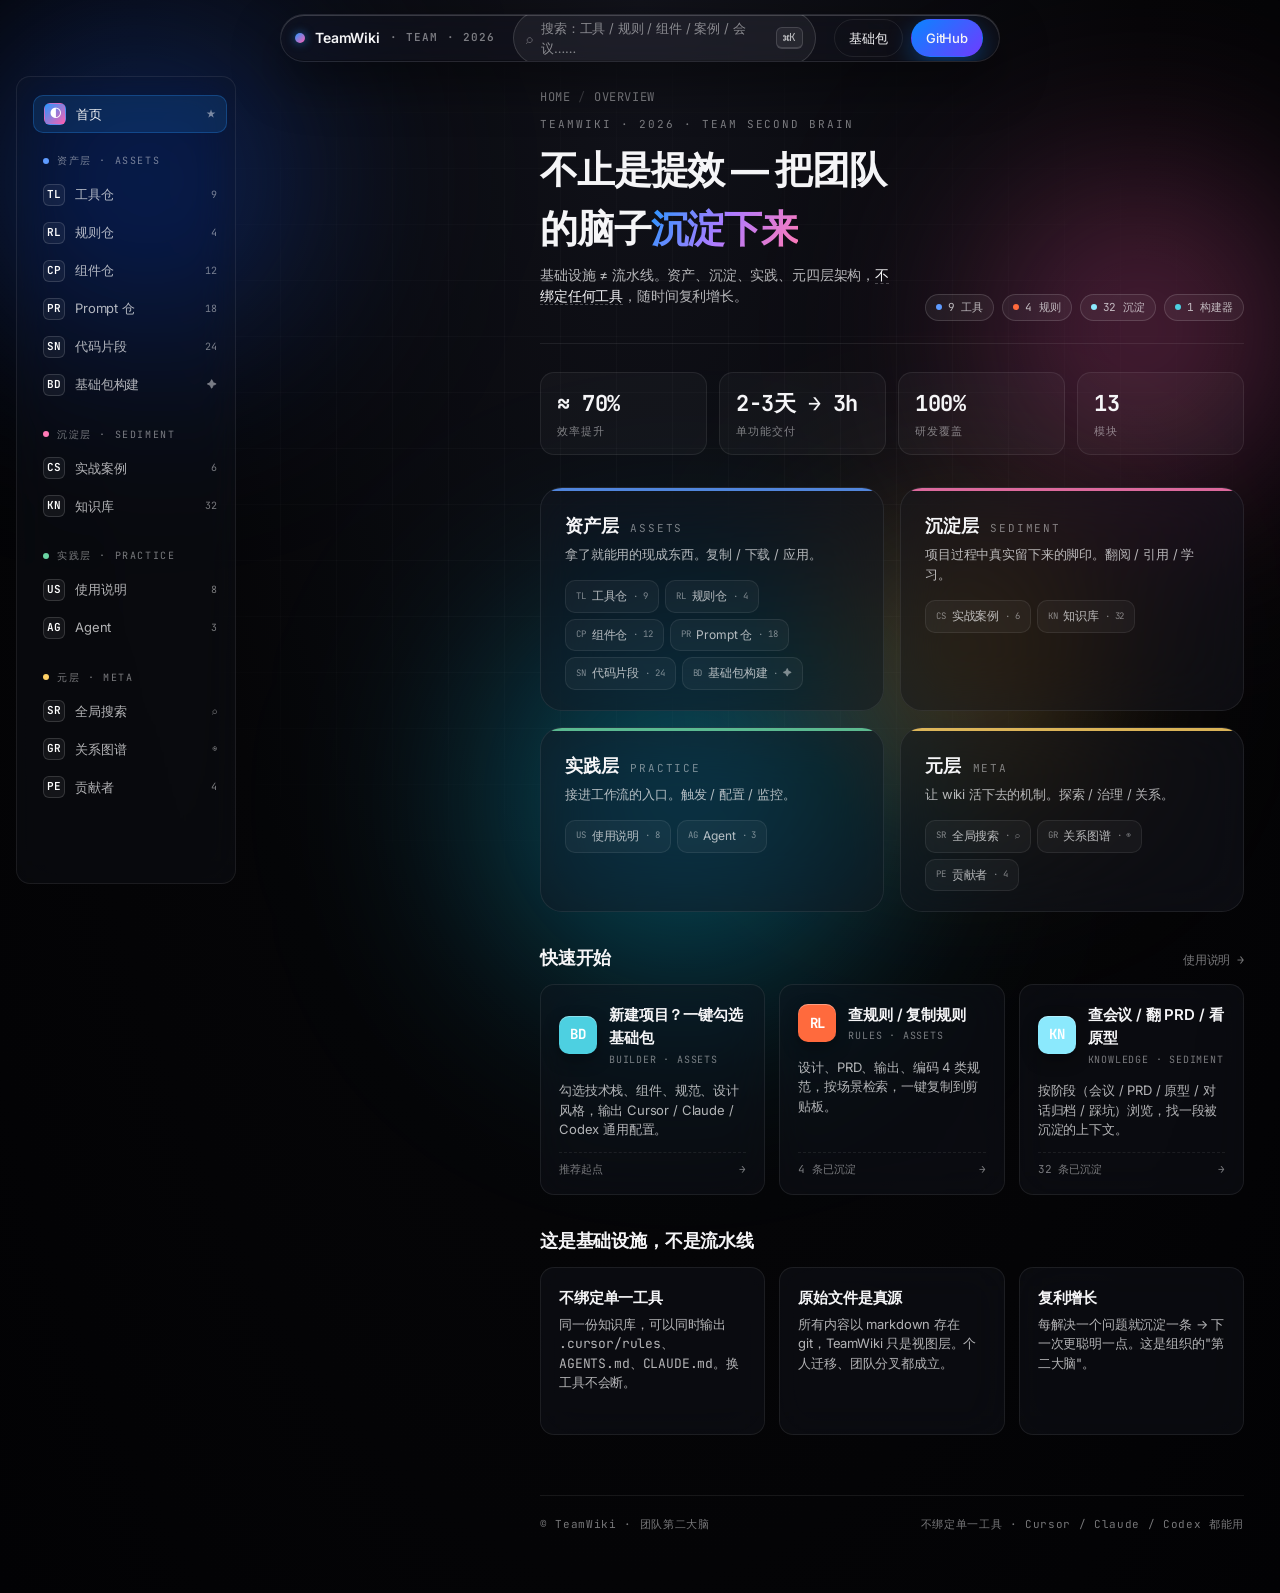
==== index.html @ b70d541e "chore: initial commit · Sprint 1 主壳 + knowledge / rules / .cursor/rules 三件套 Sprint 1 · 主壳 - 4 层架构（资产" ====
<!DOCTYPE html>
<html lang="zh-CN">
<head>
<meta charset="UTF-8" />
<meta name="viewport" content="width=device-width, initial-scale=1, viewport-fit=cover" />
<title>TeamWiki · 团队第二大脑</title>
<meta name="description" content="资产 / 沉淀 / 实践 / 元 — 让团队的脑子沉淀下来，不绑定单一工具。" />
<link rel="preconnect" href="https://fonts.googleapis.com" />
<link rel="preconnect" href="https://fonts.gstatic.com" crossorigin />
<link href="https://fonts.googleapis.com/css2?family=Inter:wght@300;400;500;600;700;800&family=JetBrains+Mono:wght@400;600&display=swap" rel="stylesheet" />
<link rel="stylesheet" href="/styles/base.css" />
<link rel="stylesheet" href="/styles/wiki.css" />
</head>
<body>
<div class="app">
  <main class="main">
    <div class="breadcrumb">
      <span>HOME</span>
      <span class="sep">/</span>
      <span>OVERVIEW</span>
    </div>
    <div class="page-head">
      <div style="flex:1;min-width:0;">
        <span class="eyebrow">TEAMWIKI · 2026 · TEAM SECOND BRAIN</span>
        <h1>不止是提效 — 把团队的脑子<span class="grad">沉淀下来</span></h1>
        <p class="ph-sub">基础设施 ≠ 流水线。资产、沉淀、实践、元四层架构，<em>不绑定任何工具</em>，随时间复利增长。</p>
      </div>
      <div class="ph-meta">
        <span class="chip"><span class="chip-dot" style="background:var(--c-tools);"></span>9 工具</span>
        <span class="chip"><span class="chip-dot" style="background:var(--c-rules);"></span>4 规则</span>
        <span class="chip"><span class="chip-dot" style="background:var(--c-know);"></span>32 沉淀</span>
        <span class="chip"><span class="chip-dot" style="background:var(--c-build);"></span>1 构建器</span>
      </div>
    </div>

    <!-- 关键指标 -->
    <div class="stats">
      <div class="stat"><div class="stat-num">≈ 70%</div><div class="stat-label">效率提升</div></div>
      <div class="stat"><div class="stat-num">2-3天 → 3h</div><div class="stat-label">单功能交付</div></div>
      <div class="stat"><div class="stat-num">100%</div><div class="stat-label">研发覆盖</div></div>
      <div class="stat"><div class="stat-num">13</div><div class="stat-label">模块</div></div>
    </div>

    <!-- 4 层架构入口 -->
    <div class="layers" id="layers"></div>

    <!-- 快捷入口 -->
    <section class="section">
      <div class="section-head">
        <h2>快速开始</h2>
        <a class="more" href="/usage/">使用说明 →</a>
      </div>
      <div class="cards cards-3">
        <a class="card" href="/builder/">
          <div class="card-head">
            <div class="mono" style="--accent:var(--c-build);">BD</div>
            <div>
              <h3 class="card-title">新建项目？一键勾选基础包</h3>
              <div class="card-tag">BUILDER · ASSETS</div>
            </div>
          </div>
          <div class="card-desc">勾选技术栈、组件、规范、设计风格，输出 Cursor / Claude / Codex 通用配置。</div>
          <div class="card-foot"><span class="meta">推荐起点</span><span class="actions">→</span></div>
        </a>
        <a class="card" href="/rules/">
          <div class="card-head">
            <div class="mono" style="--accent:var(--c-rules);">RL</div>
            <div>
              <h3 class="card-title">查规则 / 复制规则</h3>
              <div class="card-tag">RULES · ASSETS</div>
            </div>
          </div>
          <div class="card-desc">设计、PRD、输出、编码 4 类规范，按场景检索，一键复制到剪贴板。</div>
          <div class="card-foot"><span class="meta">4 条已沉淀</span><span class="actions">→</span></div>
        </a>
        <a class="card" href="/knowledge/">
          <div class="card-head">
            <div class="mono" style="--accent:var(--c-know);">KN</div>
            <div>
              <h3 class="card-title">查会议 / 翻 PRD / 看原型</h3>
              <div class="card-tag">KNOWLEDGE · SEDIMENT</div>
            </div>
          </div>
          <div class="card-desc">按阶段（会议 / PRD / 原型 / 对话归档 / 踩坑）浏览，找一段被沉淀的上下文。</div>
          <div class="card-foot"><span class="meta">32 条已沉淀</span><span class="actions">→</span></div>
        </a>
      </div>
    </section>

    <!-- 设计哲学 -->
    <section class="section">
      <div class="section-head">
        <h2>这是基础设施，不是流水线</h2>
      </div>
      <div class="cards cards-3">
        <div class="card">
          <h3 class="card-title">不绑定单一工具</h3>
          <div class="card-desc">同一份知识库，可以同时输出 <code>.cursor/rules</code>、<code>AGENTS.md</code>、<code>CLAUDE.md</code>。换工具不会断。</div>
        </div>
        <div class="card">
          <h3 class="card-title">原始文件是真源</h3>
          <div class="card-desc">所有内容以 markdown 存在 git，TeamWiki 只是视图层。个人迁移、团队分叉都成立。</div>
        </div>
        <div class="card">
          <h3 class="card-title">复利增长</h3>
          <div class="card-desc">每解决一个问题就沉淀一条 → 下一次更聪明一点。这是组织的"第二大脑"。</div>
        </div>
      </div>
    </section>
  </main>
</div>

<script src="/scripts/data.js"></script>
<script src="/scripts/layout.js"></script>
<script>
  const W = window.WIKI;
  const layersEl = document.getElementById('layers');
  layersEl.innerHTML = W.layers.map(layer => `
    <div class="layer" style="--layer-color:${layer.color};">
      <div class="layer-head">
        <div class="layer-name">${layer.name}</div>
        <div class="layer-en">${layer.en}</div>
      </div>
      <p class="layer-desc">${layer.desc}</p>
      <div class="layer-mods">
        ${layer.mods.map(k => {
          const m = W.modules[k];
          return `<a class="layer-mod" href="${m.path}">
            <span class="lm-num">${m.icon}</span>
            <span>${m.name}</span>
            <span class="lm-num">· ${m.count}</span>
          </a>`;
        }).join('')}
      </div>
    </div>
  `).join('');
</script>
</body>
</html>
---- styles/base.css ----
/* ============================================
   TeamWiki · Base · Liquid Glass
   Apple / visionOS inspired (移植自 idea_share_html)
   ============================================ */

:root {
  --bg: #050507;
  --bg-2: #0b0b10;
  --ink: #f5f5f7;
  --ink-2: rgba(245, 245, 247, 0.72);
  --ink-3: rgba(245, 245, 247, 0.48);
  --ink-4: rgba(245, 245, 247, 0.28);
  --line: rgba(255, 255, 255, 0.08);
  --line-2: rgba(255, 255, 255, 0.14);
  --line-3: rgba(255, 255, 255, 0.22);

  --blue: #0a84ff;
  --blue-2: #2997ff;

  /* 模块色板（沿用原工具色 + 新增） */
  --c-tools: #5e9bff;
  --c-rules: #ff6a3d;
  --c-comp: #6ad4a3;
  --c-prompt: #ffd166;
  --c-snippet: #b07bff;
  --c-build: #4dd0e1;
  --c-case: #ff7ab6;
  --c-know: #8be9fd;
  --c-usage: #f48120;
  --c-agent: #00d4ff;
  --c-search: #9aa0a8;
  --c-graph: #ff5fb1;
  --c-people: #ffb84d;

  /* 4 层架构主色 */
  --layer-asset: #5e9bff;
  --layer-sediment: #ff7ab6;
  --layer-practice: #6ad4a3;
  --layer-meta: #ffd166;

  --radius: 22px;
  --radius-sm: 14px;
  --radius-xs: 10px;

  --font-sans: 'Inter', -apple-system, BlinkMacSystemFont, 'SF Pro Display',
    'PingFang SC', 'Helvetica Neue', Helvetica, Arial, sans-serif;
  --font-mono: 'JetBrains Mono', ui-monospace, SFMono-Regular, 'SF Mono',
    Menlo, monospace;
}

* { box-sizing: border-box; }
html, body { margin: 0; padding: 0; }
html { scroll-behavior: smooth; }

body {
  background: radial-gradient(ellipse at top, #11121a 0%, var(--bg) 55%, #020204 100%);
  color: var(--ink);
  font-family: var(--font-sans);
  font-size: 15px;
  line-height: 1.55;
  letter-spacing: -0.01em;
  -webkit-font-smoothing: antialiased;
  text-rendering: optimizeLegibility;
  min-height: 100vh;
  overflow-x: hidden;
}

a { color: inherit; text-decoration: none; }
em { font-style: normal; color: var(--ink); border-bottom: 1px dashed rgba(255,255,255,0.25); }
code, pre, kbd { font-family: var(--font-mono); }

/* ===== 背景：液态光斑 ===== */
.bg-orbs {
  position: fixed; inset: 0;
  pointer-events: none;
  z-index: 0;
}
.orb {
  position: absolute;
  border-radius: 50%;
  filter: blur(90px);
  opacity: 0.45;
  mix-blend-mode: screen;
  animation: float 22s ease-in-out infinite;
}
.orb-1 { width: 520px; height: 520px; left: -120px; top: -80px;
  background: radial-gradient(circle, #1f63ff 0%, transparent 65%); }
.orb-2 { width: 480px; height: 480px; right: -100px; top: 10%;
  background: radial-gradient(circle, #ff5fb1 0%, transparent 65%); animation-delay: -6s; }
.orb-3 { width: 600px; height: 600px; left: 30%; bottom: -200px;
  background: radial-gradient(circle, #00d4ff 0%, transparent 65%); animation-delay: -12s; }
.orb-4 { width: 380px; height: 380px; right: 10%; bottom: 5%;
  background: radial-gradient(circle, #ffb84d 0%, transparent 65%); animation-delay: -18s; }

@keyframes float {
  0%, 100% { transform: translate(0,0) scale(1); }
  33% { transform: translate(40px,-30px) scale(1.06); }
  66% { transform: translate(-30px,20px) scale(0.95); }
}

.bg-grid {
  position: fixed; inset: 0;
  background-image:
    linear-gradient(rgba(255,255,255,0.025) 1px, transparent 1px),
    linear-gradient(90deg, rgba(255,255,255,0.025) 1px, transparent 1px);
  background-size: 56px 56px;
  mask-image: radial-gradient(ellipse at center, #000 30%, transparent 80%);
  -webkit-mask-image: radial-gradient(ellipse at center, #000 30%, transparent 80%);
  pointer-events: none;
  z-index: 0;
}

/* ===== 液态玻璃 ===== */
.glass {
  position: relative;
  background: rgba(20, 22, 30, 0.45);
  backdrop-filter: blur(28px) saturate(180%);
  -webkit-backdrop-filter: blur(28px) saturate(180%);
  border: 1px solid rgba(255,255,255,0.10);
  border-radius: var(--radius);
  box-shadow:
    inset 0 1px 0 rgba(255,255,255,0.18),
    inset 0 -1px 0 rgba(0,0,0,0.25),
    0 20px 50px rgba(0,0,0,0.45);
  overflow: hidden;
  isolation: isolate;
}
.glass-light {
  background: rgba(20, 22, 30, 0.32);
  backdrop-filter: blur(20px) saturate(160%);
  -webkit-backdrop-filter: blur(20px) saturate(160%);
  border: 1px solid rgba(255,255,255,0.08);
  border-radius: var(--radius-sm);
}

/* ===== 通用文字 ===== */
.eyebrow {
  display: inline-block;
  font-family: var(--font-mono);
  font-size: 11px; letter-spacing: 0.18em;
  color: var(--ink-3);
  text-transform: uppercase;
}
.grad {
  background: linear-gradient(120deg, #2997ff 0%, #b07bff 50%, #ff7ab6 100%);
  -webkit-background-clip: text;
  background-clip: text;
  color: transparent;
}
.chip {
  display: inline-flex; align-items: center; gap: 6px;
  font-family: var(--font-mono);
  font-size: 11px;
  padding: 4px 10px;
  border-radius: 999px;
  background: rgba(255,255,255,0.05);
  border: 1px solid var(--line-2);
  color: var(--ink-2);
}
.chip-dot { width: 6px; height: 6px; border-radius: 50%; background: var(--blue); }
.kbd {
  display: inline-block;
  padding: 1px 6px;
  border-radius: 6px;
  background: rgba(255,255,255,0.06);
  border: 1px solid var(--line-2);
  border-bottom-width: 2px;
  font-family: var(--font-mono);
  font-size: 11px;
  color: var(--ink-2);
}

/* ===== Buttons ===== */
.btn {
  display: inline-flex; align-items: center; gap: 8px;
  padding: 8px 14px;
  border-radius: 999px;
  border: 1px solid var(--line-2);
  background: rgba(255,255,255,0.04);
  color: var(--ink);
  font-size: 13px;
  font-weight: 500;
  cursor: pointer;
  transition: all 0.2s;
}
.btn:hover {
  background: rgba(255,255,255,0.08);
  border-color: var(--line-3);
  transform: translateY(-1px);
}
.btn-primary {
  background: linear-gradient(135deg, var(--blue) 0%, #6e3cff 100%);
  border-color: transparent;
  box-shadow: 0 8px 24px rgba(10, 132, 255, 0.35);
}
.btn-primary:hover {
  background: linear-gradient(135deg, var(--blue-2) 0%, #8a5fff 100%);
}
.btn-ghost {
  background: transparent;
  border-color: var(--line);
}
.btn-icon {
  width: 32px; height: 32px;
  padding: 0;
  display: inline-flex; align-items: center; justify-content: center;
  border-radius: 50%;
  font-size: 14px;
}

/* ===== Selection ===== */
::selection { background: rgba(41,151,255,0.32); color: #fff; }

/* ===== Scrollbar ===== */
::-webkit-scrollbar { width: 10px; height: 10px; }
::-webkit-scrollbar-track { background: transparent; }
::-webkit-scrollbar-thumb {
  background: rgba(255,255,255,0.08);
  border-radius: 999px;
  border: 2px solid transparent;
  background-clip: padding-box;
}
::-webkit-scrollbar-thumb:hover {
  background: rgba(255,255,255,0.16);
  background-clip: padding-box;
  border: 2px solid transparent;
}
---- styles/wiki.css ----
/* ============================================
   TeamWiki · Layout & Components
   ============================================ */

/* ===== App shell ===== */
.app {
  position: relative;
  z-index: 1;
  display: grid;
  grid-template-columns: 252px 1fr;
  min-height: 100vh;
}

/* ===== Top nav (fixed pill) ===== */
.topbar {
  position: fixed; top: 14px; left: 50%;
  transform: translateX(-50%);
  z-index: 60;
  display: flex; align-items: center; gap: 18px;
  padding: 8px 16px 8px 14px;
  border-radius: 999px;
  height: 48px;
  min-width: min(720px, calc(100vw - 32px));
}
.brand {
  display: inline-flex; align-items: center; gap: 10px;
  font-weight: 600; font-size: 14px; letter-spacing: -0.01em;
}
.brand-dot {
  width: 10px; height: 10px; border-radius: 50%;
  background: linear-gradient(135deg, var(--blue-2), #ff5fb1);
  box-shadow: 0 0 10px rgba(41,151,255,0.6);
}
.brand-name { color: var(--ink); }
.brand-sub { color: var(--ink-3); font-family: var(--font-mono); font-size: 11px; letter-spacing: 0.1em; }

.topbar-search {
  flex: 1;
  display: flex; align-items: center; gap: 8px;
  padding: 6px 12px;
  border-radius: 999px;
  background: rgba(255,255,255,0.05);
  border: 1px solid var(--line-2);
  font-size: 13px;
  color: var(--ink-2);
  cursor: pointer;
  transition: all 0.2s;
}
.topbar-search:hover { background: rgba(255,255,255,0.08); }
.topbar-search .ts-icon { opacity: 0.5; }
.topbar-search .ts-text { flex: 1; opacity: 0.7; }

.topbar-actions { display: inline-flex; gap: 8px; align-items: center; }

/* ===== Sidebar ===== */
.sidebar {
  position: fixed;
  top: 76px;
  bottom: 16px;
  left: 16px;
  width: 220px;
  z-index: 40;
  padding: 16px 8px 16px 16px;
  overflow-y: auto;
}
.sidebar-section { margin-bottom: 18px; }
.sidebar-title {
  font-family: var(--font-mono);
  font-size: 10px;
  letter-spacing: 0.16em;
  text-transform: uppercase;
  color: var(--ink-3);
  padding: 6px 10px;
  display: flex; align-items: center; gap: 8px;
}
.sidebar-title .layer-dot {
  width: 6px; height: 6px; border-radius: 50%;
}
.sidebar-link {
  display: flex; align-items: center; gap: 10px;
  padding: 7px 10px;
  margin: 2px 0;
  border-radius: 10px;
  font-size: 13px;
  color: var(--ink-2);
  transition: all 0.18s;
}
.sidebar-link:hover {
  background: rgba(255,255,255,0.05);
  color: var(--ink);
}
.sidebar-link.active {
  background: rgba(41,151,255,0.14);
  color: var(--ink);
  border: 1px solid rgba(41,151,255,0.28);
}
.sidebar-link .sl-icon {
  width: 22px; height: 22px;
  border-radius: 6px;
  display: inline-flex; align-items: center; justify-content: center;
  font-family: var(--font-mono);
  font-size: 11px;
  font-weight: 600;
  flex-shrink: 0;
  color: #fff;
  background: rgba(255,255,255,0.05);
  border: 1px solid var(--line-2);
}
.sidebar-link.active .sl-icon { background: var(--blue); border-color: var(--blue); }
.sidebar-link .sl-name { flex: 1; }
.sidebar-link .sl-badge {
  font-family: var(--font-mono);
  font-size: 10px;
  color: var(--ink-3);
}

/* ===== Main content ===== */
.main {
  grid-column: 2;
  margin-left: 252px;
  padding: 88px 36px 60px;
  min-width: 0;
  max-width: 1280px;
}

@media (max-width: 1100px) {
  .app { grid-template-columns: 1fr; }
  .sidebar { display: none; }
  .main { margin-left: 0; padding: 88px 20px 60px; }
}

/* ===== Page header ===== */
.page-head {
  display: flex; align-items: flex-end; gap: 24px;
  flex-wrap: wrap;
  margin-bottom: 28px;
  padding-bottom: 22px;
  border-bottom: 1px solid var(--line);
}
.page-head h1 {
  font-size: clamp(26px, 3.6vw, 38px);
  font-weight: 700;
  letter-spacing: -0.03em;
  margin: 6px 0 0;
  flex: 1;
}
.page-head .ph-meta {
  display: flex; gap: 8px; align-items: center;
  flex-wrap: wrap;
}
.page-head .ph-sub {
  margin-top: 6px;
  font-size: 14px;
  color: var(--ink-2);
  flex-basis: 100%;
}
.breadcrumb {
  display: flex; align-items: center; gap: 8px;
  font-size: 12px;
  font-family: var(--font-mono);
  color: var(--ink-3);
  margin-bottom: 4px;
  letter-spacing: 0.05em;
}
.breadcrumb a:hover { color: var(--ink); }
.breadcrumb .sep { opacity: 0.4; }

/* ===== Filters / toolbar ===== */
.toolbar {
  display: flex; align-items: center; gap: 10px;
  flex-wrap: wrap;
  margin-bottom: 22px;
}
.toolbar .filter-chips { display: flex; gap: 6px; flex-wrap: wrap; flex: 1; }
.filter-chip {
  font-size: 12px;
  padding: 5px 11px;
  border-radius: 999px;
  background: transparent;
  border: 1px solid var(--line-2);
  color: var(--ink-2);
  cursor: pointer;
  transition: all 0.18s;
}
.filter-chip:hover { border-color: var(--line-3); color: var(--ink); }
.filter-chip.active {
  background: rgba(41,151,255,0.16);
  border-color: rgba(41,151,255,0.45);
  color: var(--ink);
}

/* ===== Card grid ===== */
.cards {
  display: grid;
  grid-template-columns: repeat(auto-fill, minmax(280px, 1fr));
  gap: 14px;
}
.cards-3 { grid-template-columns: repeat(3, 1fr); }
@media (max-width: 980px) {
  .cards-3 { grid-template-columns: repeat(2, 1fr); }
}
@media (max-width: 640px) {
  .cards-3 { grid-template-columns: 1fr; }
}

.card {
  position: relative;
  padding: 18px 18px 16px;
  border-radius: var(--radius-sm);
  background: rgba(20, 22, 30, 0.42);
  backdrop-filter: blur(20px) saturate(160%);
  -webkit-backdrop-filter: blur(20px) saturate(160%);
  border: 1px solid var(--line);
  transition: transform 0.3s cubic-bezier(0.2,0.8,0.2,1),
              border-color 0.2s, background 0.2s;
  display: flex; flex-direction: column;
  min-height: 168px;
  overflow: hidden;
}
.card:hover {
  transform: translateY(-3px);
  border-color: var(--line-3);
  background: rgba(24, 26, 36, 0.55);
}
.card-head {
  display: flex; align-items: center; gap: 12px;
  margin-bottom: 10px;
}
.mono {
  width: 38px; height: 38px;
  border-radius: 10px;
  display: flex; align-items: center; justify-content: center;
  font-family: var(--font-mono);
  font-size: 14px; font-weight: 700;
  color: #fff;
  background: var(--accent, var(--blue));
  box-shadow:
    inset 0 1px 0 rgba(255,255,255,0.35),
    0 6px 16px rgba(0,0,0,0.35);
  letter-spacing: -0.02em;
  flex-shrink: 0;
}
.card-title {
  font-size: 15px;
  font-weight: 600;
  letter-spacing: -0.01em;
  margin: 0 0 2px;
}
.card-tag {
  font-family: var(--font-mono);
  font-size: 10px;
  color: var(--ink-3);
  letter-spacing: 0.08em;
  text-transform: uppercase;
}
.card-num {
  font-family: var(--font-mono);
  font-size: 10px;
  color: var(--ink-3);
  letter-spacing: 0.1em;
  margin-left: auto;
}
.card-desc {
  font-size: 13px;
  color: var(--ink-2);
  line-height: 1.5;
  margin: 4px 0 12px;
  flex: 1;
}
.card-foot {
  display: flex; align-items: center; justify-content: space-between;
  font-size: 11px;
  color: var(--ink-3);
  font-family: var(--font-mono);
  padding-top: 8px;
  border-top: 1px dashed var(--line);
  gap: 8px;
}
.card-foot .meta { display: inline-flex; gap: 8px; align-items: center; }
.card-foot .actions { display: inline-flex; gap: 6px; }
.card-foot .copy-btn {
  font-size: 10px;
  font-family: var(--font-mono);
  letter-spacing: 0.06em;
  color: var(--ink-3);
  cursor: pointer;
  transition: color 0.2s;
  background: none;
  border: none;
  padding: 0;
  text-transform: uppercase;
}
.card-foot .copy-btn:hover { color: var(--blue-2); }

/* ===== Layer hero（首页 4 大入口） ===== */
.layers {
  display: grid;
  grid-template-columns: repeat(2, 1fr);
  gap: 16px;
  margin-top: 32px;
}
@media (max-width: 860px) { .layers { grid-template-columns: 1fr; } }

.layer {
  padding: 24px 24px 20px;
  border-radius: var(--radius);
  background: rgba(20, 22, 30, 0.5);
  backdrop-filter: blur(28px) saturate(180%);
  -webkit-backdrop-filter: blur(28px) saturate(180%);
  border: 1px solid var(--line);
  position: relative;
  overflow: hidden;
}
.layer::before {
  content: "";
  position: absolute; top: 0; left: 0; right: 0;
  height: 3px;
  background: var(--layer-color, var(--blue));
  opacity: 0.85;
}
.layer-head {
  display: flex; align-items: baseline; gap: 12px; margin-bottom: 4px;
}
.layer-name {
  font-size: 18px; font-weight: 700; letter-spacing: -0.01em;
}
.layer-en {
  font-family: var(--font-mono);
  font-size: 11px;
  color: var(--ink-3);
  letter-spacing: 0.16em;
  text-transform: uppercase;
}
.layer-desc {
  font-size: 13px;
  color: var(--ink-2);
  margin: 0 0 16px;
}
.layer-mods {
  display: flex; flex-wrap: wrap; gap: 6px;
}
.layer-mod {
  display: inline-flex; align-items: center; gap: 6px;
  padding: 6px 10px;
  border-radius: 10px;
  background: rgba(255,255,255,0.04);
  border: 1px solid var(--line);
  font-size: 12px;
  color: var(--ink-2);
  transition: all 0.2s;
}
.layer-mod:hover {
  background: rgba(255,255,255,0.08);
  border-color: var(--line-2);
  color: var(--ink);
  transform: translateY(-1px);
}
.layer-mod .lm-num {
  font-family: var(--font-mono);
  font-size: 9px;
  color: var(--ink-3);
}

/* ===== Stats row ===== */
.stats {
  display: grid;
  grid-template-columns: repeat(4, 1fr);
  gap: 12px;
  margin: 24px 0 4px;
}
@media (max-width: 760px) { .stats { grid-template-columns: repeat(2, 1fr); } }
.stat {
  padding: 14px 16px;
  border-radius: var(--radius-sm);
  background: rgba(255,255,255,0.03);
  border: 1px solid var(--line);
}
.stat-num {
  font-family: var(--font-mono);
  font-size: 22px;
  font-weight: 700;
  letter-spacing: -0.02em;
  color: var(--ink);
}
.stat-label {
  font-size: 11px;
  font-family: var(--font-mono);
  letter-spacing: 0.1em;
  text-transform: uppercase;
  color: var(--ink-3);
  margin-top: 2px;
}

/* ===== Lists ===== */
.list {
  display: flex; flex-direction: column;
  border: 1px solid var(--line);
  border-radius: var(--radius-sm);
  overflow: hidden;
  background: rgba(20, 22, 30, 0.32);
}
.list-row {
  display: grid;
  grid-template-columns: 1fr auto auto;
  gap: 16px;
  padding: 14px 18px;
  border-bottom: 1px solid var(--line);
  align-items: center;
  transition: background 0.18s;
}
.list-row:last-child { border-bottom: 0; }
.list-row:hover { background: rgba(255,255,255,0.03); }
.list-row .lr-main { display: flex; flex-direction: column; gap: 3px; min-width: 0; }
.list-row .lr-title { font-size: 14px; font-weight: 600; color: var(--ink); }
.list-row .lr-sub { font-size: 12px; color: var(--ink-3); }
.list-row .lr-meta { display: flex; gap: 8px; align-items: center; flex-wrap: wrap; justify-content: flex-end; }

/* ===== Code block ===== */
.code {
  display: block;
  padding: 14px 16px;
  border-radius: var(--radius-sm);
  background: rgba(0,0,0,0.35);
  border: 1px solid var(--line);
  font-family: var(--font-mono);
  font-size: 12px;
  line-height: 1.6;
  color: var(--ink);
  overflow-x: auto;
}
.code .c-comment { color: var(--ink-3); }
.code .c-key { color: #ff7ab6; }
.code .c-str { color: #6ad4a3; }

/* ===== Builder layout ===== */
.builder {
  display: grid;
  grid-template-columns: 1fr 360px;
  gap: 18px;
  align-items: start;
}
@media (max-width: 980px) { .builder { grid-template-columns: 1fr; } }
.builder-side {
  position: sticky; top: 88px;
  padding: 18px;
  border-radius: var(--radius);
  background: rgba(20,22,30,0.5);
  border: 1px solid var(--line);
}
.builder-section {
  margin-bottom: 20px;
}
.builder-section h3 {
  margin: 0 0 10px;
  font-size: 13px;
  font-family: var(--font-mono);
  letter-spacing: 0.08em;
  text-transform: uppercase;
  color: var(--ink-3);
}
.option-grid {
  display: grid;
  grid-template-columns: repeat(2, 1fr);
  gap: 8px;
}
.option {
  display: flex; align-items: center; gap: 8px;
  padding: 10px 12px;
  border-radius: var(--radius-xs);
  background: rgba(255,255,255,0.03);
  border: 1px solid var(--line);
  cursor: pointer;
  font-size: 13px;
  color: var(--ink-2);
  user-select: none;
  transition: all 0.18s;
}
.option:hover { background: rgba(255,255,255,0.06); border-color: var(--line-2); }
.option.checked {
  background: rgba(41,151,255,0.14);
  border-color: rgba(41,151,255,0.45);
  color: var(--ink);
}
.option .opt-mark {
  width: 16px; height: 16px;
  border-radius: 5px;
  border: 1px solid var(--line-3);
  display: inline-flex; align-items: center; justify-content: center;
  font-size: 11px; font-weight: 700;
  color: #fff;
  flex-shrink: 0;
}
.option.checked .opt-mark {
  background: var(--blue);
  border-color: var(--blue);
}

/* ===== Tag ===== */
.tag {
  display: inline-flex; align-items: center;
  font-family: var(--font-mono);
  font-size: 10px;
  padding: 3px 8px;
  border-radius: 6px;
  background: rgba(255,255,255,0.05);
  color: var(--ink-2);
  letter-spacing: 0.04em;
}
.tag.t-blue { background: rgba(41,151,255,0.18); color: #9ec5ff; }
.tag.t-green { background: rgba(106,212,163,0.18); color: #a3eccd; }
.tag.t-pink { background: rgba(255,122,182,0.18); color: #ffb3d4; }
.tag.t-orange { background: rgba(255,106,61,0.18); color: #ffae93; }
.tag.t-purple { background: rgba(176,123,255,0.18); color: #d4b5ff; }

/* ===== Empty / placeholder ===== */
.placeholder {
  padding: 80px 24px;
  text-align: center;
  border-radius: var(--radius);
  background: rgba(255,255,255,0.02);
  border: 1px dashed var(--line-2);
  color: var(--ink-3);
}
.placeholder h3 {
  margin: 0 0 6px;
  color: var(--ink);
  font-weight: 600;
}
.placeholder p {
  margin: 0 auto;
  max-width: 420px;
  font-size: 13px;
  line-height: 1.6;
}

/* ===== Section ===== */
.section { margin-top: 32px; }
.section-head {
  display: flex; align-items: baseline; justify-content: space-between;
  margin-bottom: 12px;
}
.section-head h2 {
  font-size: 18px;
  font-weight: 700;
  letter-spacing: -0.01em;
  margin: 0;
}
.section-head .more {
  font-size: 12px;
  color: var(--ink-3);
  font-family: var(--font-mono);
}
.section-head .more:hover { color: var(--ink); }

/* ===== Footer ===== */
.foot {
  margin-top: 60px;
  padding-top: 20px;
  border-top: 1px solid var(--line);
  display: flex; justify-content: space-between;
  font-size: 11px;
  font-family: var(--font-mono);
  color: var(--ink-3);
  letter-spacing: 0.06em;
}

/* ===== Toast ===== */
.toast {
  position: fixed;
  left: 50%; bottom: 32px;
  transform: translateX(-50%) translateY(20px);
  padding: 10px 18px;
  border-radius: 999px;
  background: rgba(20,22,30,0.85);
  backdrop-filter: blur(20px);
  border: 1px solid var(--line-2);
  font-size: 13px;
  color: var(--ink);
  z-index: 100;
  opacity: 0;
  transition: all 0.3s cubic-bezier(0.2,0.8,0.2,1);
  pointer-events: none;
}
.toast.show {
  opacity: 1;
  transform: translateX(-50%) translateY(0);
}
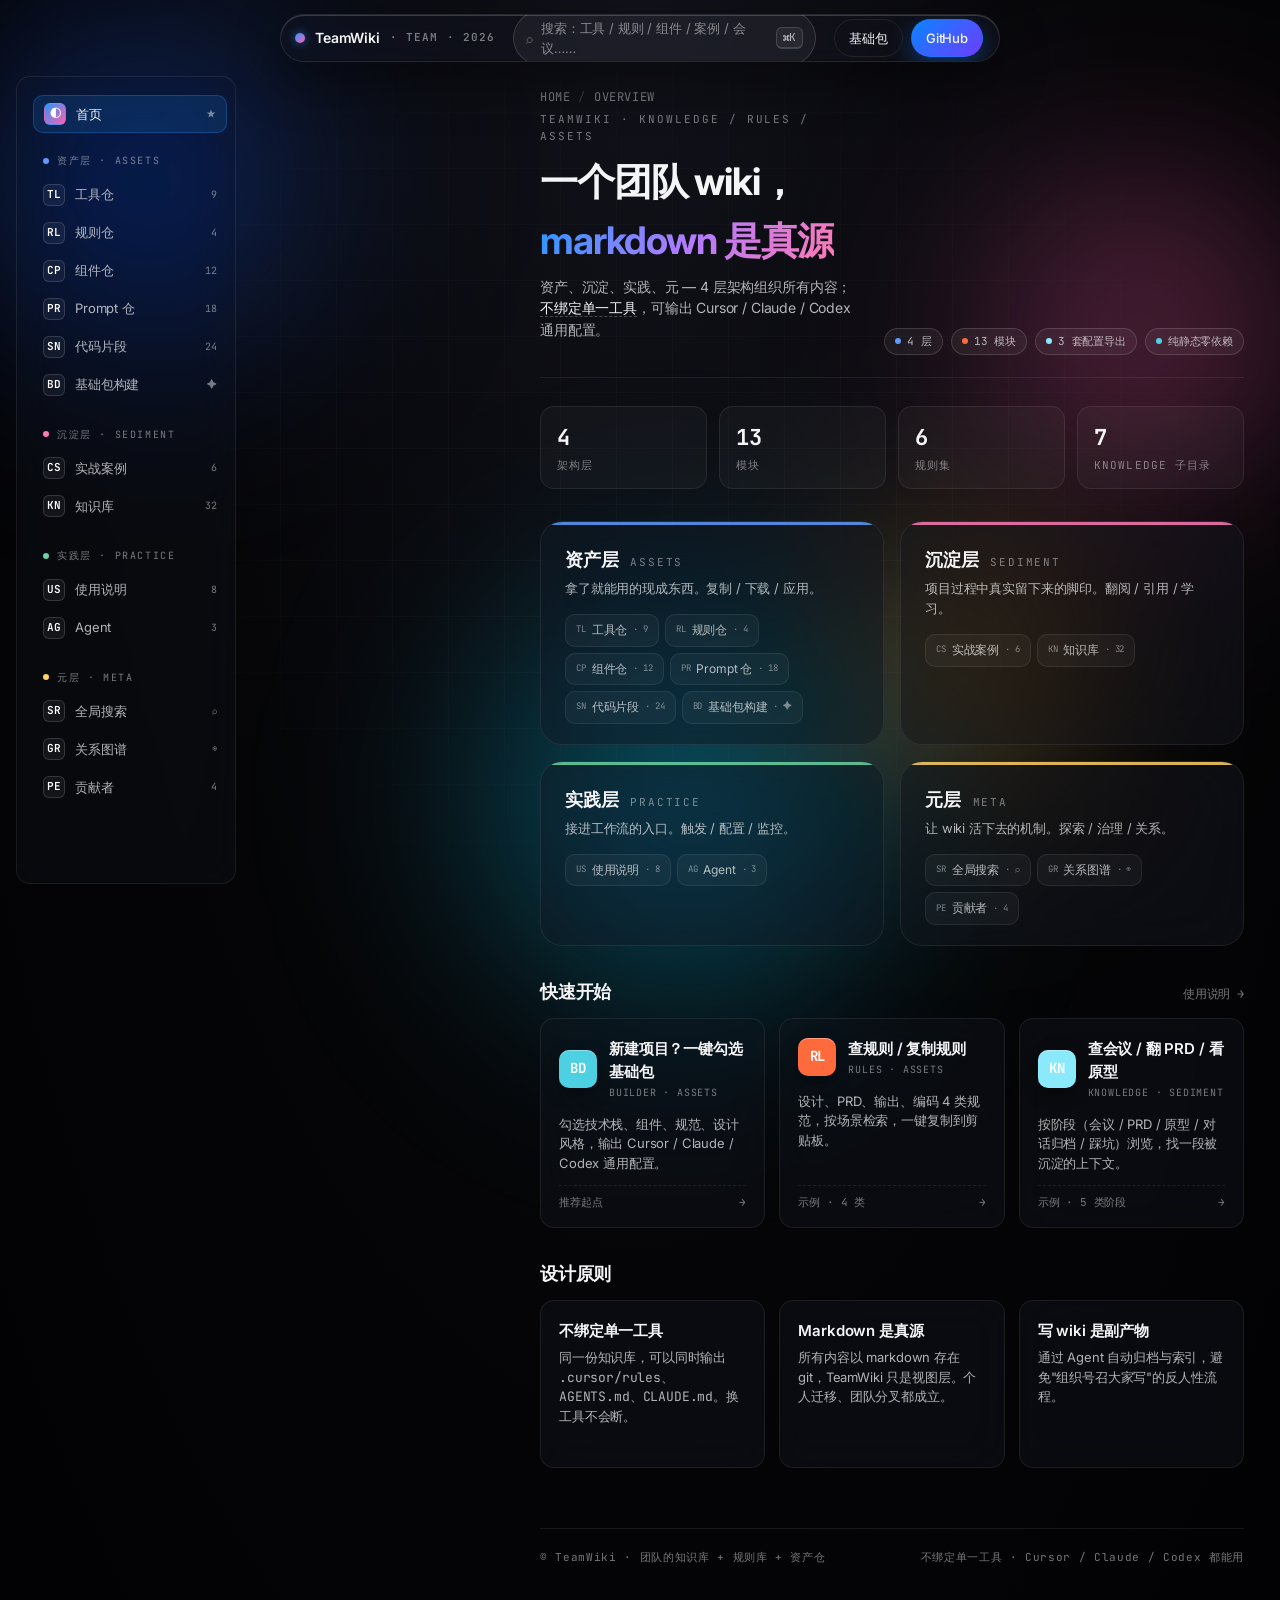
==== commit 75ed8587: "chore: 移除从 PPT / 外部对话灌入的内容，恢复为新项目自我介绍 teamwiki 是新项目，不应携带与之无关的"AI 开发转型汇报 PPT" 和"Sam 哥讨论"对话残留。本次清理：  首" ====
--- a/index.html
+++ b/index.html
@@ -3,8 +3,8 @@
 <head>
 <meta charset="UTF-8" />
 <meta name="viewport" content="width=device-width, initial-scale=1, viewport-fit=cover" />
-<title>TeamWiki · 团队第二大脑</title>
-<meta name="description" content="资产 / 沉淀 / 实践 / 元 — 让团队的脑子沉淀下来，不绑定单一工具。" />
+<title>TeamWiki · 团队的知识库 / 规则库 / 资产仓</title>
+<meta name="description" content="资产 / 沉淀 / 实践 / 元 — 一个团队 wiki，markdown 是真源，不绑定单一工具。" />
 <link rel="preconnect" href="https://fonts.googleapis.com" />
 <link rel="preconnect" href="https://fonts.gstatic.com" crossorigin />
 <link href="https://fonts.googleapis.com/css2?family=Inter:wght@300;400;500;600;700;800&family=JetBrains+Mono:wght@400;600&display=swap" rel="stylesheet" />
@@ -21,24 +21,24 @@
     </div>
     <div class="page-head">
       <div style="flex:1;min-width:0;">
-        <span class="eyebrow">TEAMWIKI · 2026 · TEAM SECOND BRAIN</span>
-        <h1>不止是提效 — 把团队的脑子<span class="grad">沉淀下来</span></h1>
-        <p class="ph-sub">基础设施 ≠ 流水线。资产、沉淀、实践、元四层架构，<em>不绑定任何工具</em>，随时间复利增长。</p>
+        <span class="eyebrow">TEAMWIKI · KNOWLEDGE / RULES / ASSETS</span>
+        <h1>一个团队 wiki，<span class="grad">markdown 是真源</span></h1>
+        <p class="ph-sub">资产、沉淀、实践、元 — 4 层架构组织所有内容；<em>不绑定单一工具</em>，可输出 Cursor / Claude / Codex 通用配置。</p>
       </div>
       <div class="ph-meta">
-        <span class="chip"><span class="chip-dot" style="background:var(--c-tools);"></span>9 工具</span>
-        <span class="chip"><span class="chip-dot" style="background:var(--c-rules);"></span>4 规则</span>
-        <span class="chip"><span class="chip-dot" style="background:var(--c-know);"></span>32 沉淀</span>
-        <span class="chip"><span class="chip-dot" style="background:var(--c-build);"></span>1 构建器</span>
+        <span class="chip"><span class="chip-dot" style="background:var(--c-tools);"></span>4 层</span>
+        <span class="chip"><span class="chip-dot" style="background:var(--c-rules);"></span>13 模块</span>
+        <span class="chip"><span class="chip-dot" style="background:var(--c-know);"></span>3 套配置导出</span>
+        <span class="chip"><span class="chip-dot" style="background:var(--c-build);"></span>纯静态零依赖</span>
       </div>
     </div>
 
-    <!-- 关键指标 -->
+    <!-- 项目自身指标（非业务成果，仅描述本项目结构） -->
     <div class="stats">
-      <div class="stat"><div class="stat-num">≈ 70%</div><div class="stat-label">效率提升</div></div>
-      <div class="stat"><div class="stat-num">2-3天 → 3h</div><div class="stat-label">单功能交付</div></div>
-      <div class="stat"><div class="stat-num">100%</div><div class="stat-label">研发覆盖</div></div>
+      <div class="stat"><div class="stat-num">4</div><div class="stat-label">架构层</div></div>
       <div class="stat"><div class="stat-num">13</div><div class="stat-label">模块</div></div>
+      <div class="stat"><div class="stat-num">6</div><div class="stat-label">规则集</div></div>
+      <div class="stat"><div class="stat-num">7</div><div class="stat-label">knowledge 子目录</div></div>
     </div>
 
     <!-- 4 层架构入口 -->
@@ -71,7 +71,7 @@
             </div>
           </div>
           <div class="card-desc">设计、PRD、输出、编码 4 类规范，按场景检索，一键复制到剪贴板。</div>
-          <div class="card-foot"><span class="meta">4 条已沉淀</span><span class="actions">→</span></div>
+          <div class="card-foot"><span class="meta">示例 · 4 类</span><span class="actions">→</span></div>
         </a>
         <a class="card" href="/knowledge/">
           <div class="card-head">
@@ -82,15 +82,15 @@
             </div>
           </div>
           <div class="card-desc">按阶段（会议 / PRD / 原型 / 对话归档 / 踩坑）浏览，找一段被沉淀的上下文。</div>
-          <div class="card-foot"><span class="meta">32 条已沉淀</span><span class="actions">→</span></div>
+          <div class="card-foot"><span class="meta">示例 · 5 类阶段</span><span class="actions">→</span></div>
         </a>
       </div>
     </section>
 
-    <!-- 设计哲学 -->
+    <!-- 设计原则 -->
     <section class="section">
       <div class="section-head">
-        <h2>这是基础设施，不是流水线</h2>
+        <h2>设计原则</h2>
       </div>
       <div class="cards cards-3">
         <div class="card">
@@ -98,12 +98,12 @@
           <div class="card-desc">同一份知识库，可以同时输出 <code>.cursor/rules</code>、<code>AGENTS.md</code>、<code>CLAUDE.md</code>。换工具不会断。</div>
         </div>
         <div class="card">
-          <h3 class="card-title">原始文件是真源</h3>
+          <h3 class="card-title">Markdown 是真源</h3>
           <div class="card-desc">所有内容以 markdown 存在 git，TeamWiki 只是视图层。个人迁移、团队分叉都成立。</div>
         </div>
         <div class="card">
-          <h3 class="card-title">复利增长</h3>
-          <div class="card-desc">每解决一个问题就沉淀一条 → 下一次更聪明一点。这是组织的"第二大脑"。</div>
+          <h3 class="card-title">写 wiki 是副产物</h3>
+          <div class="card-desc">通过 Agent 自动归档与索引，避免"组织号召大家写"的反人性流程。</div>
         </div>
       </div>
     </section>
